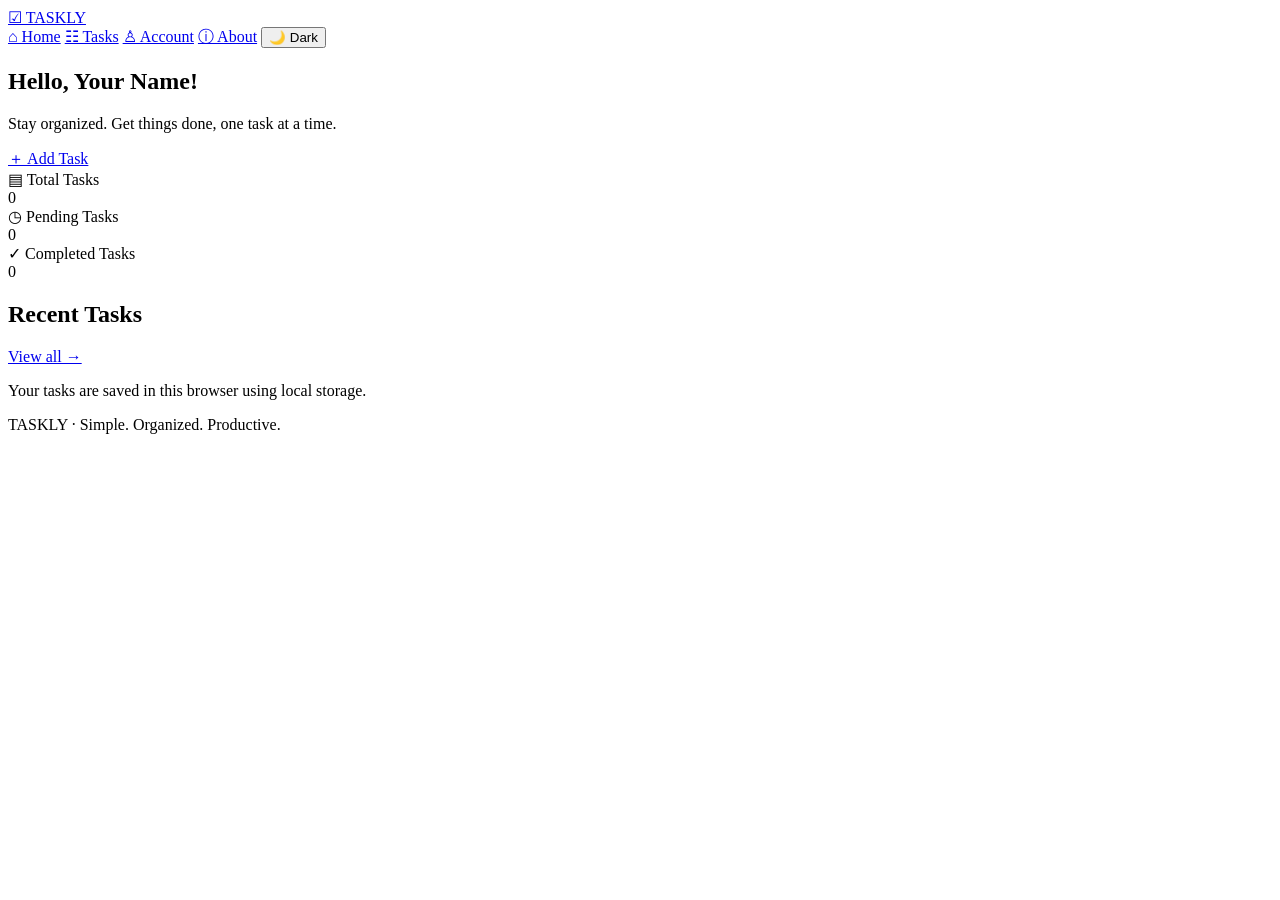
==== index.html @ 98d948f3 "Add files via upload" ====
<!DOCTYPE html>
<html lang="en">
<head>
    <meta charset="UTF-8">
    <meta name="viewport" content="width=device-width, initial-scale=1.0">

    <title>TASKLY | Dashboard</title>

    <link rel="stylesheet" href="css/style.css">
    <script defer src="js/script.js"></script>
</head>

<body>
    <header class="topbar">
        <a class="brand" href="index.html">
            ☑ TASK<span>LY</span>
        </a>

        <nav>
            <a class="active" href="index.html">⌂ Home</a>
            <a href="tasks.html">☷ Tasks</a>
            <a href="account.html">♙ Account</a>
            <a href="about.html">ⓘ About</a>

            <button class="theme-btn" aria-label="Toggle theme">
                🌙 Dark
            </button>
        </nav>
    </header>

    <main class="container">
        <section class="welcome">
            <div>
                <h1>
                    Hello, <span data-user-name>Your Name</span>!
                </h1>

                <p class="muted">
                    Stay organized. Get things done, one task at a time.
                </p>
            </div>

            <a class="btn" id="dashboard-add" href="add-task.html">
                ＋ Add Task
            </a>
        </section>

        <section class="stats">
            <div class="stat">
                <div class="label">▤ Total Tasks</div>
                <div class="number" data-count="total">0</div>
            </div>

            <div class="stat">
                <div class="label">◷ Pending Tasks</div>
                <div class="number" data-count="pending">0</div>
            </div>

            <div class="stat">
                <div class="label">✓ Completed Tasks</div>
                <div class="number" data-count="completed">0</div>
            </div>
        </section>

        <div class="section-head">
            <h2>Recent Tasks</h2>
            <a href="tasks.html" class="muted">View all →</a>
        </div>

        <div id="recent-list" class="task-list"></div>

        <p class="muted small">
            Your tasks are saved in this browser using local storage.
        </p>
    </main>

    <footer class="footer">
        TASKLY · Simple. Organized. Productive.
    </footer>
</body>
</html>
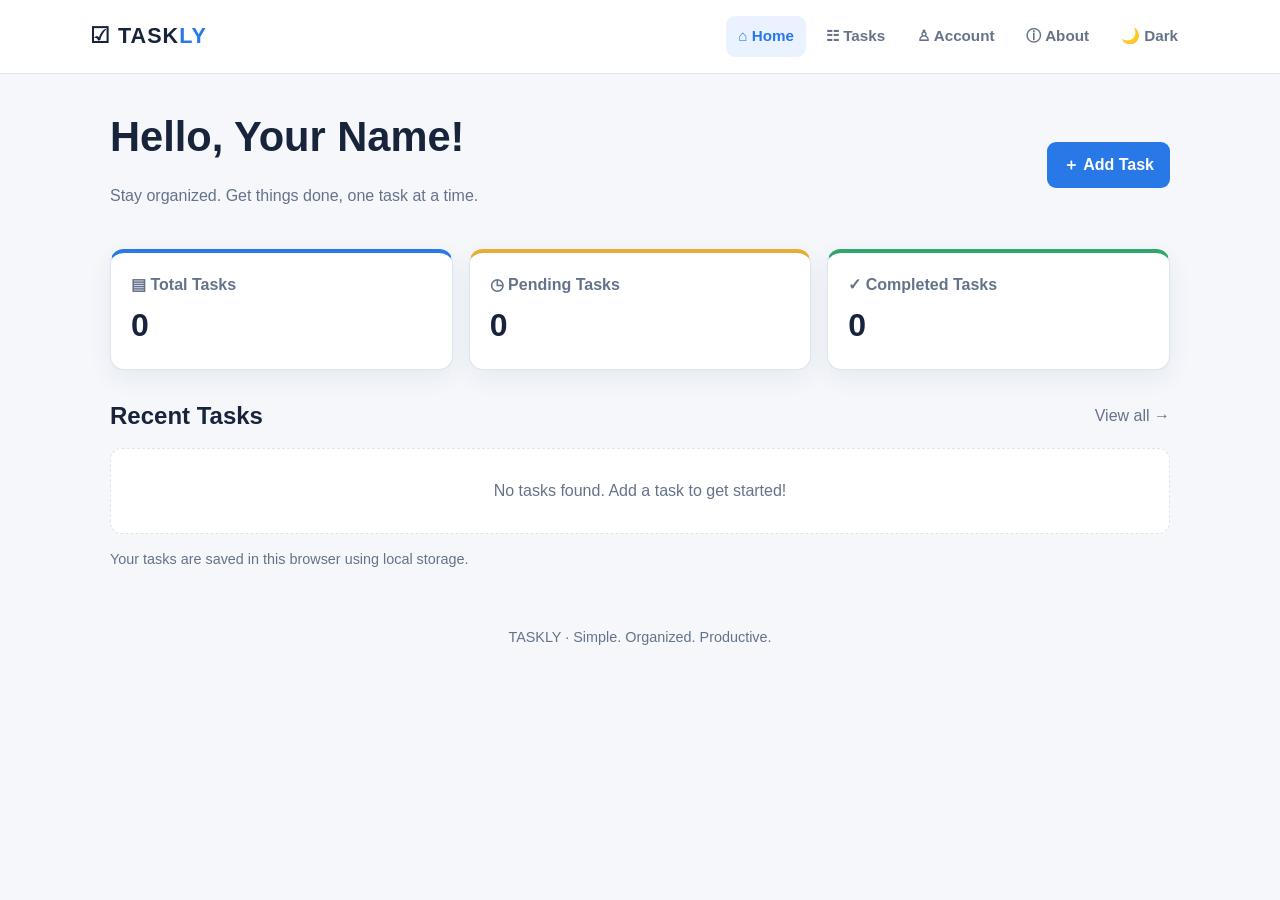
==== commit d36360a0: "Add files via upload" ====
--- a/index.html
+++ b/index.html
@@ -1,82 +1 @@
-
-<!DOCTYPE html>
-<html lang="en">
-<head>
-    <meta charset="UTF-8">
-    <meta name="viewport" content="width=device-width, initial-scale=1.0">
-
-    <title>TASKLY | Dashboard</title>
-
-    <link rel="stylesheet" href="css/style.css">
-    <script defer src="js/script.js"></script>
-</head>
-
-<body>
-    <header class="topbar">
-        <a class="brand" href="index.html">
-            ☑ TASK<span>LY</span>
-        </a>
-
-        <nav>
-            <a class="active" href="index.html">⌂ Home</a>
-            <a href="tasks.html">☷ Tasks</a>
-            <a href="account.html">♙ Account</a>
-            <a href="about.html">ⓘ About</a>
-
-            <button class="theme-btn" aria-label="Toggle theme">
-                🌙 Dark
-            </button>
-        </nav>
-    </header>
-
-    <main class="container">
-        <section class="welcome">
-            <div>
-                <h1>
-                    Hello, <span data-user-name>Your Name</span>!
-                </h1>
-
-                <p class="muted">
-                    Stay organized. Get things done, one task at a time.
-                </p>
-            </div>
-
-            <a class="btn" id="dashboard-add" href="add-task.html">
-                ＋ Add Task
-            </a>
-        </section>
-
-        <section class="stats">
-            <div class="stat">
-                <div class="label">▤ Total Tasks</div>
-                <div class="number" data-count="total">0</div>
-            </div>
-
-            <div class="stat">
-                <div class="label">◷ Pending Tasks</div>
-                <div class="number" data-count="pending">0</div>
-            </div>
-
-            <div class="stat">
-                <div class="label">✓ Completed Tasks</div>
-                <div class="number" data-count="completed">0</div>
-            </div>
-        </section>
-
-        <div class="section-head">
-            <h2>Recent Tasks</h2>
-            <a href="tasks.html" class="muted">View all →</a>
-        </div>
-
-        <div id="recent-list" class="task-list"></div>
-
-        <p class="muted small">
-            Your tasks are saved in this browser using local storage.
-        </p>
-    </main>
-
-    <footer class="footer">
-        TASKLY · Simple. Organized. Productive.
-    </footer>
-</body>
-</html>
+<!doctype html><html lang="en"><head><meta charset="utf-8"><meta name="viewport" content="width=device-width,initial-scale=1"><title>TASKLY | Dashboard</title><link rel="stylesheet" href="style.css"><script defer src="script.js"></script></head><body><header class="topbar"><a class="brand" href="index.html">☑ TASK<span>LY</span></a><nav><a class="active" href="index.html">⌂ Home</a><a href="tasks.html">☷ Tasks</a><a href="account.html">♙ Account</a><a href="about.html">ⓘ About</a><button class="theme-btn" aria-label="Toggle theme">🌙 Dark</button></nav></header><main class="container"><section class="welcome"><div><h1>Hello, <span data-user-name>Your Name</span>!</h1><p class="muted">Stay organized. Get things done, one task at a time.</p></div><a class="btn" id="dashboard-add" href="add-task.html">＋ Add Task</a></section><section class="stats"><div class="stat"><div class="label">▤ Total Tasks</div><div class="number" data-count="total">0</div></div><div class="stat"><div class="label">◷ Pending Tasks</div><div class="number" data-count="pending">0</div></div><div class="stat"><div class="label">✓ Completed Tasks</div><div class="number" data-count="completed">0</div></div></section><div class="section-head"><h2>Recent Tasks</h2><a href="tasks.html" class="muted">View all →</a></div><div id="recent-list" class="task-list"></div><p class="muted small">Your tasks are saved in this browser using local storage.</p></main><footer class="footer">TASKLY · Simple. Organized. Productive.</footer></body></html>
--- a/style.css
+++ b/style.css
@@ -0,0 +1,21 @@
+:root{--bg:#f5f7fb;--panel:#fff;--text:#17243b;--muted:#65738a;--line:#dce4f0;--blue:#2878e8;--blue2:#eaf2ff;--green:#dff7e9;--yellow:#fff1cc;--shadow:0 8px 24px rgba(30,55,90,.07)}
+*{box-sizing:border-box}body{margin:0;font-family:Arial,Helvetica,sans-serif;background:var(--bg);color:var(--text);line-height:1.5}body.dark{--bg:#111827;--panel:#1f2937;--text:#f3f4f6;--muted:#aab6c8;--line:#374151;--blue:#60a5fa;--blue2:#233955;--green:#164b35;--yellow:#59451b;--shadow:0 8px 24px rgba(0,0,0,.2)}
+a{color:inherit;text-decoration:none}.topbar{background:var(--panel);border-bottom:1px solid var(--line);display:flex;align-items:center;justify-content:space-between;padding:16px max(20px,calc((100% - 1100px)/2));gap:20px;position:sticky;top:0;z-index:2}.brand{font-size:1.35rem;font-weight:800;letter-spacing:1px}.brand span{color:var(--blue)}nav{display:flex;gap:8px;align-items:center;flex-wrap:wrap}nav a,.theme-btn{padding:9px 12px;border-radius:9px;color:var(--muted);font-weight:600;border:0;background:transparent;cursor:pointer;font-size:.95rem}nav a.active,nav a:hover,.theme-btn:hover{background:var(--blue2);color:var(--blue)}.container{max-width:1100px;margin:32px auto;padding:0 20px}.welcome{display:flex;align-items:center;justify-content:space-between;gap:20px;margin-bottom:25px}.welcome h1{font-size:clamp(1.8rem,4vw,2.6rem);margin:0 0 5px}.muted{color:var(--muted)}.btn{display:inline-flex;align-items:center;justify-content:center;gap:8px;background:var(--blue);color:white;border:0;padding:11px 16px;border-radius:9px;font-weight:700;cursor:pointer}.btn:hover{filter:brightness(.95)}.btn.secondary{background:var(--blue2);color:var(--blue)}.btn.danger{background:#dc4c4c}.stats{display:grid;grid-template-columns:repeat(3,1fr);gap:16px;margin:20px 0 28px}.stat,.panel,.task-row,.form-card{background:var(--panel);border:1px solid var(--line);border-radius:14px;box-shadow:var(--shadow)}.stat{padding:20px}.stat .label{color:var(--muted);font-weight:600}.stat .number{font-size:2rem;font-weight:800;margin-top:4px}.stat:nth-child(1){border-top:4px solid var(--blue)}.stat:nth-child(2){border-top:4px solid #e9ad37}.stat:nth-child(3){border-top:4px solid #31a66a}.section-head{display:flex;align-items:center;justify-content:space-between;gap:12px;margin:24px 0 14px}.section-head h2{margin:0}.panel{padding:20px}.task-tools{display:grid;grid-template-columns:1fr auto;gap:12px;margin-bottom:14px}.search{width:100%;padding:12px 14px;border:1px solid var(--line);background:var(--panel);color:var(--text);border-radius:9px;font-size:1rem}.filters{display:flex;gap:8px;flex-wrap:wrap;margin:12px 0 18px}.filter-btn{padding:9px 15px;border:1px solid var(--line);background:var(--panel);color:var(--text);border-radius:9px;cursor:pointer}.filter-btn.active{background:var(--blue);color:#fff;border-color:var(--blue)}.task-list{display:grid;gap:10px}.task-row{display:flex;align-items:center;gap:12px;padding:14px}.task-row input[type=checkbox]{width:19px;height:19px;accent-color:var(--blue);flex-shrink:0}.task-main{flex:1;min-width:0}.task-title{font-weight:700;overflow-wrap:anywhere}.task-title.done{text-decoration:line-through;color:var(--muted)}.task-date{font-size:.82rem;color:var(--muted)}.status{font-size:.8rem;border-radius:20px;padding:5px 9px;background:var(--yellow);white-space:nowrap}.status.done{background:var(--green)}.task-actions{display:flex;gap:6px}.icon-btn{border:1px solid var(--line);background:var(--panel);color:var(--text);padding:7px 9px;border-radius:8px;cursor:pointer}.empty{padding:30px;text-align:center;color:var(--muted);background:var(--panel);border:1px dashed var(--line);border-radius:12px}.form-card{max-width:680px;margin:0 auto;padding:24px}.form-card h2{margin-top:0}.field{display:grid;gap:6px;margin:15px 0}.field label{font-weight:700}.field input,.field textarea,.field select{width:100%;padding:12px;border:1px solid var(--line);border-radius:9px;background:var(--panel);color:var(--text);font:inherit}.field textarea{min-height:110px;resize:vertical}.form-actions{display:flex;gap:10px;flex-wrap:wrap;margin-top:20px}.profile-top{display:flex;align-items:center;gap:18px;padding-bottom:20px;border-bottom:1px solid var(--line)}.avatar{height:76px;width:76px;border-radius:50%;display:grid;place-items:center;background:var(--blue2);color:var(--blue);font-size:1.7rem;font-weight:800}.two-col{display:grid;grid-template-columns:1fr 1fr;gap:18px}.info-list{display:grid;gap:12px}.info-item{padding:14px;background:var(--bg);border-radius:10px}.steps{padding-left:22px}.steps li{margin:10px 0}.footer{text-align:center;color:var(--muted);font-size:.9rem;padding:25px}.small{font-size:.9rem}.toast{margin:12px 0;padding:11px 14px;border-radius:9px;background:var(--green);display:none}.toast.show{display:block}
+@media(max-width:700px){.topbar{align-items:flex-start;flex-direction:column;gap:10px;padding:14px 18px}nav{width:100%;gap:3px}nav a,.theme-btn{padding:8px}.container{margin:22px auto;padding:0 14px}.welcome{align-items:flex-start;flex-direction:column}.stats{gap:9px}.stat{padding:13px}.stat .number{font-size:1.5rem}.task-tools{grid-template-columns:1fr}.task-row{flex-wrap:wrap}.task-actions{margin-left:auto}.status{margin-left:auto}.two-col{grid-template-columns:1fr}.panel,.form-card{padding:16px}}
+
+
+/* Smooth interface animations */
+@keyframes tasklyFadeUp {
+  from { opacity: 0; transform: translateY(8px); }
+  to { opacity: 1; transform: translateY(0); }
+}
+main > *, .panel, .stat, .task-card, .form-card {
+  animation: tasklyFadeUp 0.35s ease both;
+}
+button, .btn, nav a, .stat, .task-card {
+  transition: transform 0.18s ease, box-shadow 0.18s ease, background-color 0.18s ease;
+}
+button:hover, .btn:hover { transform: translateY(-1px); }
+@media (prefers-reduced-motion: reduce) {
+  *, *::before, *::after { animation-duration: 0.01ms !important; transition-duration: 0.01ms !important; scroll-behavior: auto !important; }
+}
